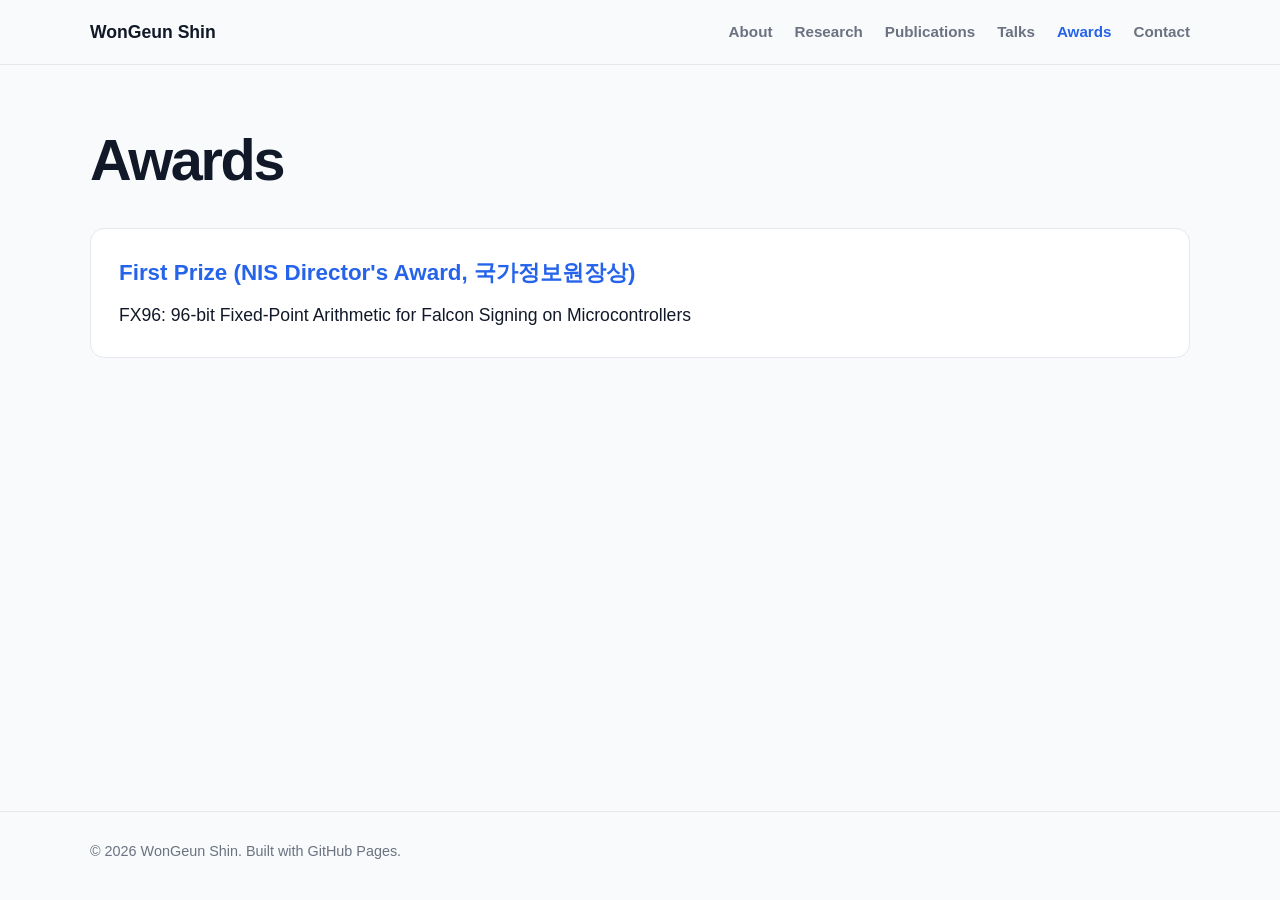
==== awards.html @ 9e65fde0 "Add Awards page featuring FX96 NIS Director's Award" ====
<!DOCTYPE html>
<html lang="en">
<head>
  <meta charset="UTF-8" />
  <link rel="icon" type="image/png" sizes="96x96" href="/favicon.png" />
  <meta name="viewport" content="width=device-width, initial-scale=1.0" />
  <title>Awards | WonGeun Shin</title>
  <meta name="description" content="Awards received by WonGeun Shin, including the NIS Director’s Award for FX96." />
  <link rel="canonical" href="https://persshins.github.io/awards.html" />
  <style>
    :root { --bg: #f8fafc; --card: #fff; --text: #111827; --muted: #6b7280; --line: #e5e7eb; --primary: #2563eb; }
    * { box-sizing: border-box; margin: 0; padding: 0; }
    html { scroll-behavior: smooth; }
    body { font-family: -apple-system, BlinkMacSystemFont, "Segoe UI", Roboto, Helvetica, Arial, sans-serif; background: var(--bg); color: var(--text); line-height: 1.6; }
    a { color: var(--primary); text-decoration: none; }
    a:hover { text-decoration: underline; }
    .container { width: min(1100px, 92%); margin: 0 auto; }
    header { position: sticky; top: 0; z-index: 50; background: rgba(248,250,252,.95); backdrop-filter: blur(14px); border-bottom: 1px solid var(--line); }
    nav { display: flex; justify-content: space-between; align-items: center; padding: 18px 0; }
    .logo { color: var(--text); font-weight: 800; font-size: 1.1rem; }
    .nav-links { display: flex; gap: 22px; font-size: .95rem; }
    .nav-links a { color: var(--muted); font-weight: 600; }
    .nav-links a:hover, .nav-links a[aria-current="page"] { color: var(--primary); }
    main { min-height: calc(100vh - 154px); padding: 64px 0; }
    h1 { font-size: clamp(2.2rem, 5vw, 3.6rem); line-height: 1.1; letter-spacing: -.04em; margin-bottom: 16px; }
    .award { background: var(--card); border: 1px solid var(--line); border-radius: 14px; padding: 28px; margin-top: 36px; }
    .award h2 { color: var(--primary); font-size: 1.4rem; line-height: 1.4; margin-bottom: 12px; overflow-wrap: anywhere; }
    .award p { font-size: 1.1rem; overflow-wrap: anywhere; }
    footer { border-top: 1px solid var(--line); padding: 28px 0; color: var(--muted); font-size: .9rem; }
    @media (max-width: 850px) { main { padding: 40px 0; } .award { padding: 22px; } }
  </style>
  <link rel="stylesheet" href="site.css" />
</head>
<body>
  <a class="skip-link" href="#main-content">Skip to content</a>
  <header>
    <div class="container">
      <nav aria-label="Main navigation">
        <a class="logo" href="index.html">WonGeun Shin</a>
        <div class="nav-links">
          <a href="index.html#about">About</a>
          <a href="index.html#research">Research</a>
          <a href="publications.html">Publications</a>
          <a href="talks.html">Talks</a>
          <a href="awards.html" aria-current="page">Awards</a>
          <a href="index.html#contact">Contact</a>
        </div>
      </nav>
    </div>
  </header>
  <main class="container" id="main-content">
    <h1>Awards</h1>
    <article class="award" id="fx96">
      <h2>First Prize (NIS Director's Award, <span lang="ko">국가정보원장상</span>)</h2>
      <p>FX96: 96-bit Fixed-Point Arithmetic for Falcon Signing on Microcontrollers</p>
    </article>
  </main>
  <footer><div class="container">© <span id="year"></span> WonGeun Shin. Built with GitHub Pages.</div></footer>
  <script>document.getElementById("year").textContent = new Date().getFullYear();</script>
</body>
</html>
---- site.css ----
/* Shared navigation, readability, and accessibility. */
.scholar-icon { width: 24px; height: 24px; flex: 0 0 auto; margin-right: 7px; }
section, article[id] { scroll-margin-top: 120px; }
a:focus-visible, button:focus-visible { outline: 3px solid #2563eb; outline-offset: 4px; }
.skip-link { position: absolute; left: 12px; top: -100px; background: white; padding: 10px 16px; z-index: 100; }
.skip-link:focus { top: 8px; }
.research-heading { font-size: 1.3rem; font-weight: 650; margin-bottom: 18px; }
.research-summary { margin-top: 12px; color: var(--muted); }
.hero { padding: 56px 0 36px; }
section { padding: 36px 0; }
.card, .publication { border-radius: 14px; box-shadow: none; }
.publication:hover { transform: none; box-shadow: none; }
.publication-details[hidden] { display: none; }
.publication.open .publication-details { max-height: none; }
.publication-content, .hero > div { min-width: 0; }
.publication-title, .bibtex-box { overflow-wrap: anywhere; }
.details-toggle, button { cursor: pointer; }
@media (max-width: 850px) {
  nav { flex-wrap: wrap; gap: 10px; padding: 12px 0; }
  .nav-links { display: flex; flex-wrap: wrap; gap: 8px 16px; font-size: 0.9rem; }
  .nav-links a { padding: 4px 0; }
  .hero { gap: 24px; }
  .publication-details { min-width: 0; }
  .detail-panel { min-width: 0; }
}
@media (prefers-reduced-motion: reduce) {
  html { scroll-behavior: auto; }
  *, *::before, *::after { transition: none !important; }
}
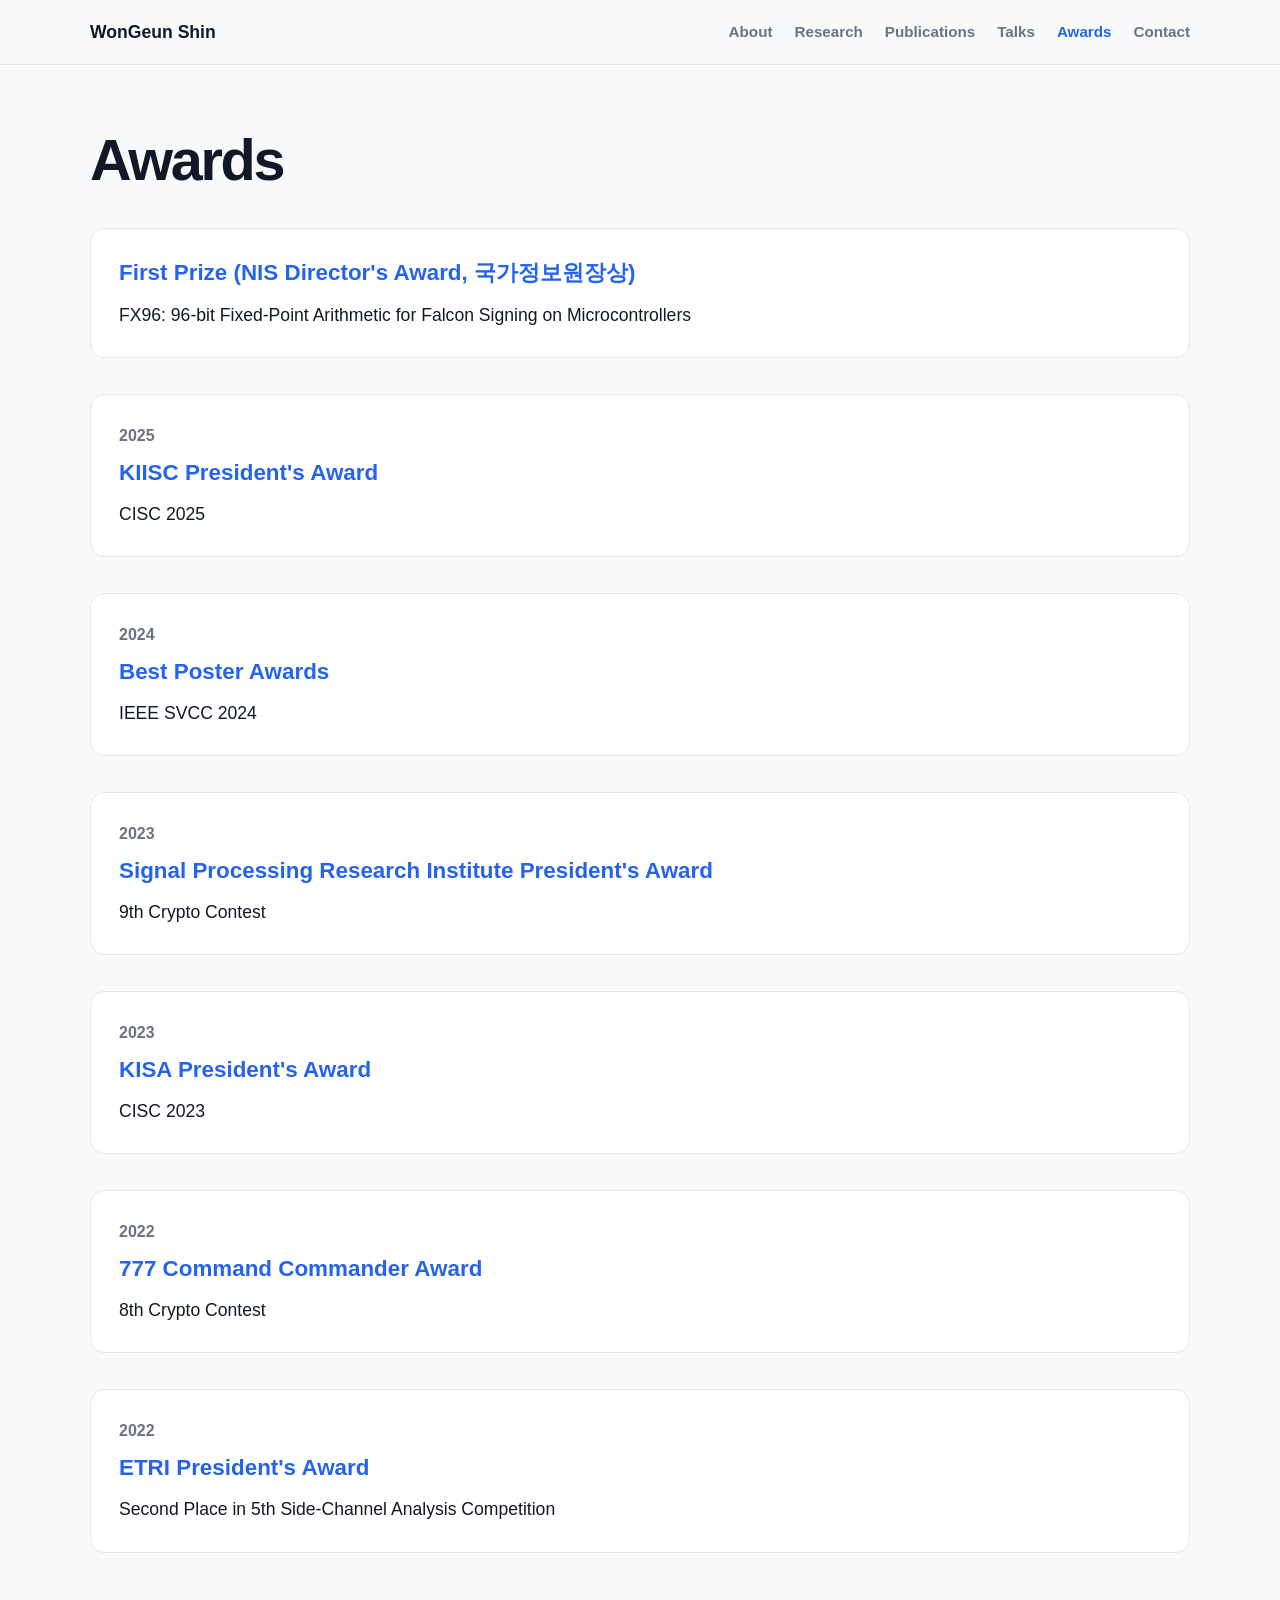
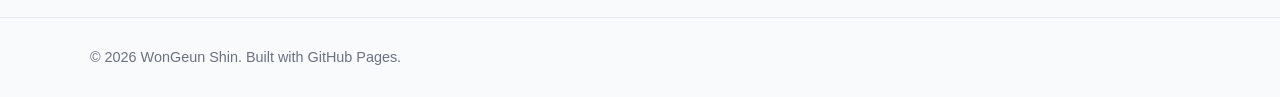
==== commit 900b9a4e: "Add six honors and awards from academic CV" ====
--- a/awards.html
+++ b/awards.html
@@ -25,6 +25,7 @@
     h1 { font-size: clamp(2.2rem, 5vw, 3.6rem); line-height: 1.1; letter-spacing: -.04em; margin-bottom: 16px; }
     .award { background: var(--card); border: 1px solid var(--line); border-radius: 14px; padding: 28px; margin-top: 36px; }
     .award h2 { color: var(--primary); font-size: 1.4rem; line-height: 1.4; margin-bottom: 12px; overflow-wrap: anywhere; }
+    .award time { display: block; color: var(--muted); font-weight: 600; margin-bottom: 8px; }
     .award p { font-size: 1.1rem; overflow-wrap: anywhere; }
     footer { border-top: 1px solid var(--line); padding: 28px 0; color: var(--muted); font-size: .9rem; }
     @media (max-width: 850px) { main { padding: 40px 0; } .award { padding: 22px; } }
@@ -54,6 +55,36 @@
       <h2>First Prize (NIS Director's Award, <span lang="ko">국가정보원장상</span>)</h2>
       <p>FX96: 96-bit Fixed-Point Arithmetic for Falcon Signing on Microcontrollers</p>
     </article>
+    <article class="award" id="kiisc-2025">
+      <time datetime="2025">2025</time>
+      <h2>KIISC President's Award</h2>
+      <p>CISC 2025</p>
+    </article>
+    <article class="award" id="svcc-2024">
+      <time datetime="2024">2024</time>
+      <h2>Best Poster Awards</h2>
+      <p>IEEE SVCC 2024</p>
+    </article>
+    <article class="award" id="crypto-contest-2023">
+      <time datetime="2023">2023</time>
+      <h2>Signal Processing Research Institute President's Award</h2>
+      <p>9th Crypto Contest</p>
+    </article>
+    <article class="award" id="kisa-2023">
+      <time datetime="2023">2023</time>
+      <h2>KISA President's Award</h2>
+      <p>CISC 2023</p>
+    </article>
+    <article class="award" id="crypto-contest-2022">
+      <time datetime="2022">2022</time>
+      <h2>777 Command Commander Award</h2>
+      <p>8th Crypto Contest</p>
+    </article>
+    <article class="award" id="side-channel-2022">
+      <time datetime="2022">2022</time>
+      <h2>ETRI President's Award</h2>
+      <p>Second Place in 5th Side-Channel Analysis Competition</p>
+    </article>
   </main>
   <footer><div class="container">© <span id="year"></span> WonGeun Shin. Built with GitHub Pages.</div></footer>
   <script>document.getElementById("year").textContent = new Date().getFullYear();</script>
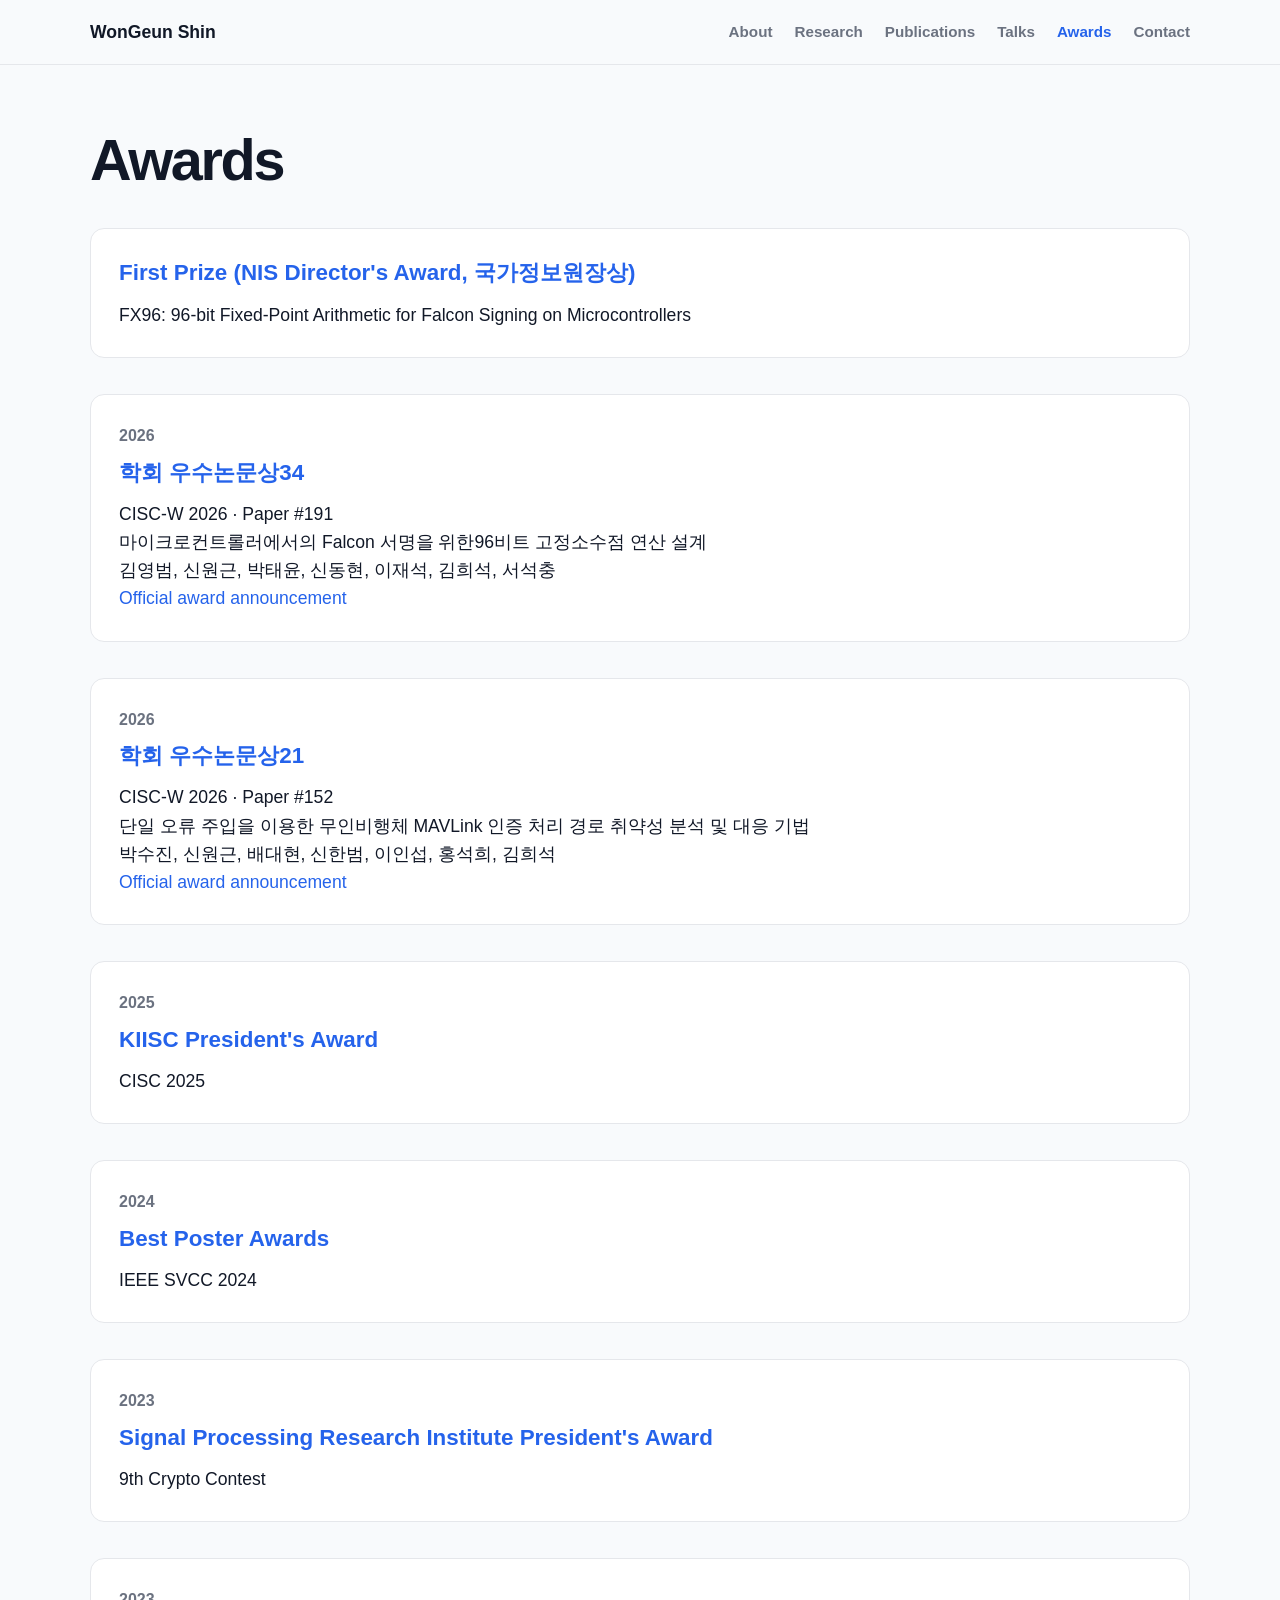
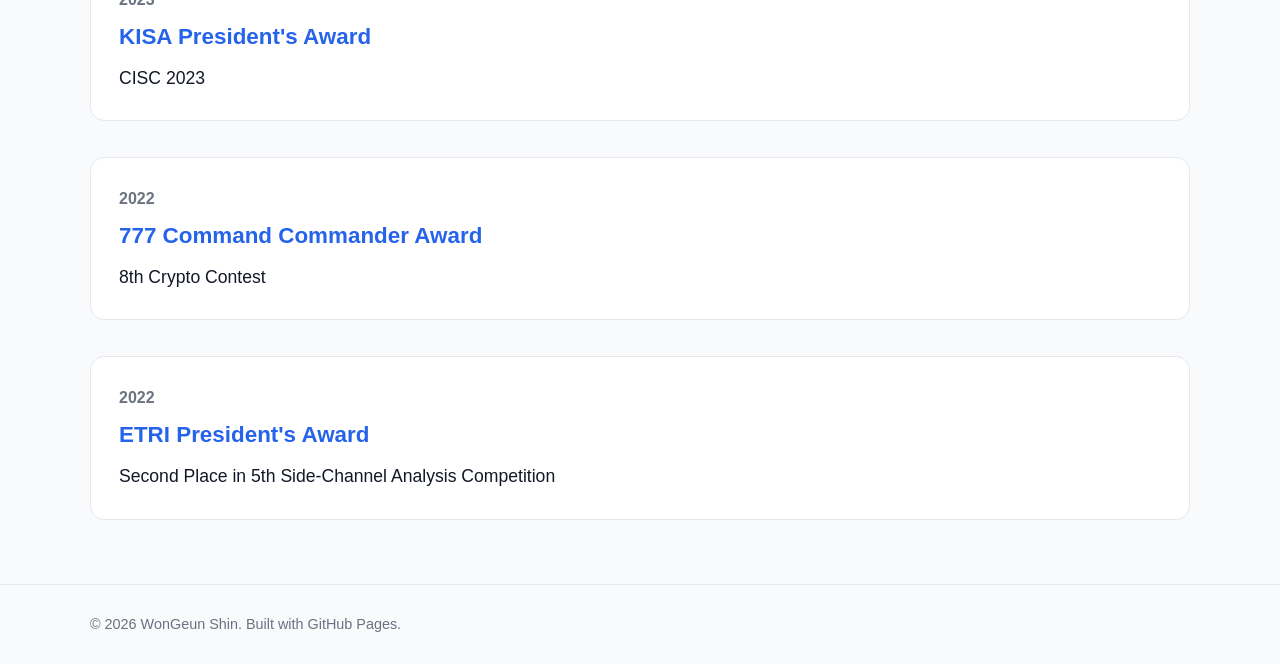
==== commit 0a637d02: "Add two CISC-W 2026 outstanding paper awards" ====
--- a/awards.html
+++ b/awards.html
@@ -55,6 +55,22 @@
       <h2>First Prize (NIS Director's Award, <span lang="ko">국가정보원장상</span>)</h2>
       <p>FX96: 96-bit Fixed-Point Arithmetic for Falcon Signing on Microcontrollers</p>
     </article>
+    <article class="award" id="cisc-w-2026-191">
+      <time datetime="2026">2026</time>
+      <h2 lang="ko">학회 우수논문상34</h2>
+      <p>CISC-W 2026 · Paper #191</p>
+      <p lang="ko">마이크로컨트롤러에서의 Falcon 서명을 위한96비트 고정소수점 연산 설계</p>
+      <p lang="ko">김영범, 신원근, 박태윤, 신동현, 이재석, 김희석, 서석충</p>
+      <p><a href="https://www.cisc.or.kr/bestPaper" target="_blank" rel="noopener">Official award announcement</a></p>
+    </article>
+    <article class="award" id="cisc-w-2026-152">
+      <time datetime="2026">2026</time>
+      <h2 lang="ko">학회 우수논문상21</h2>
+      <p>CISC-W 2026 · Paper #152</p>
+      <p lang="ko">단일 오류 주입을 이용한 무인비행체 MAVLink 인증 처리 경로 취약성 분석 및 대응 기법</p>
+      <p lang="ko">박수진, 신원근, 배대현, 신한범, 이인섭, 홍석희, 김희석</p>
+      <p><a href="https://www.cisc.or.kr/bestPaper" target="_blank" rel="noopener">Official award announcement</a></p>
+    </article>
     <article class="award" id="kiisc-2025">
       <time datetime="2025">2025</time>
       <h2>KIISC President's Award</h2>
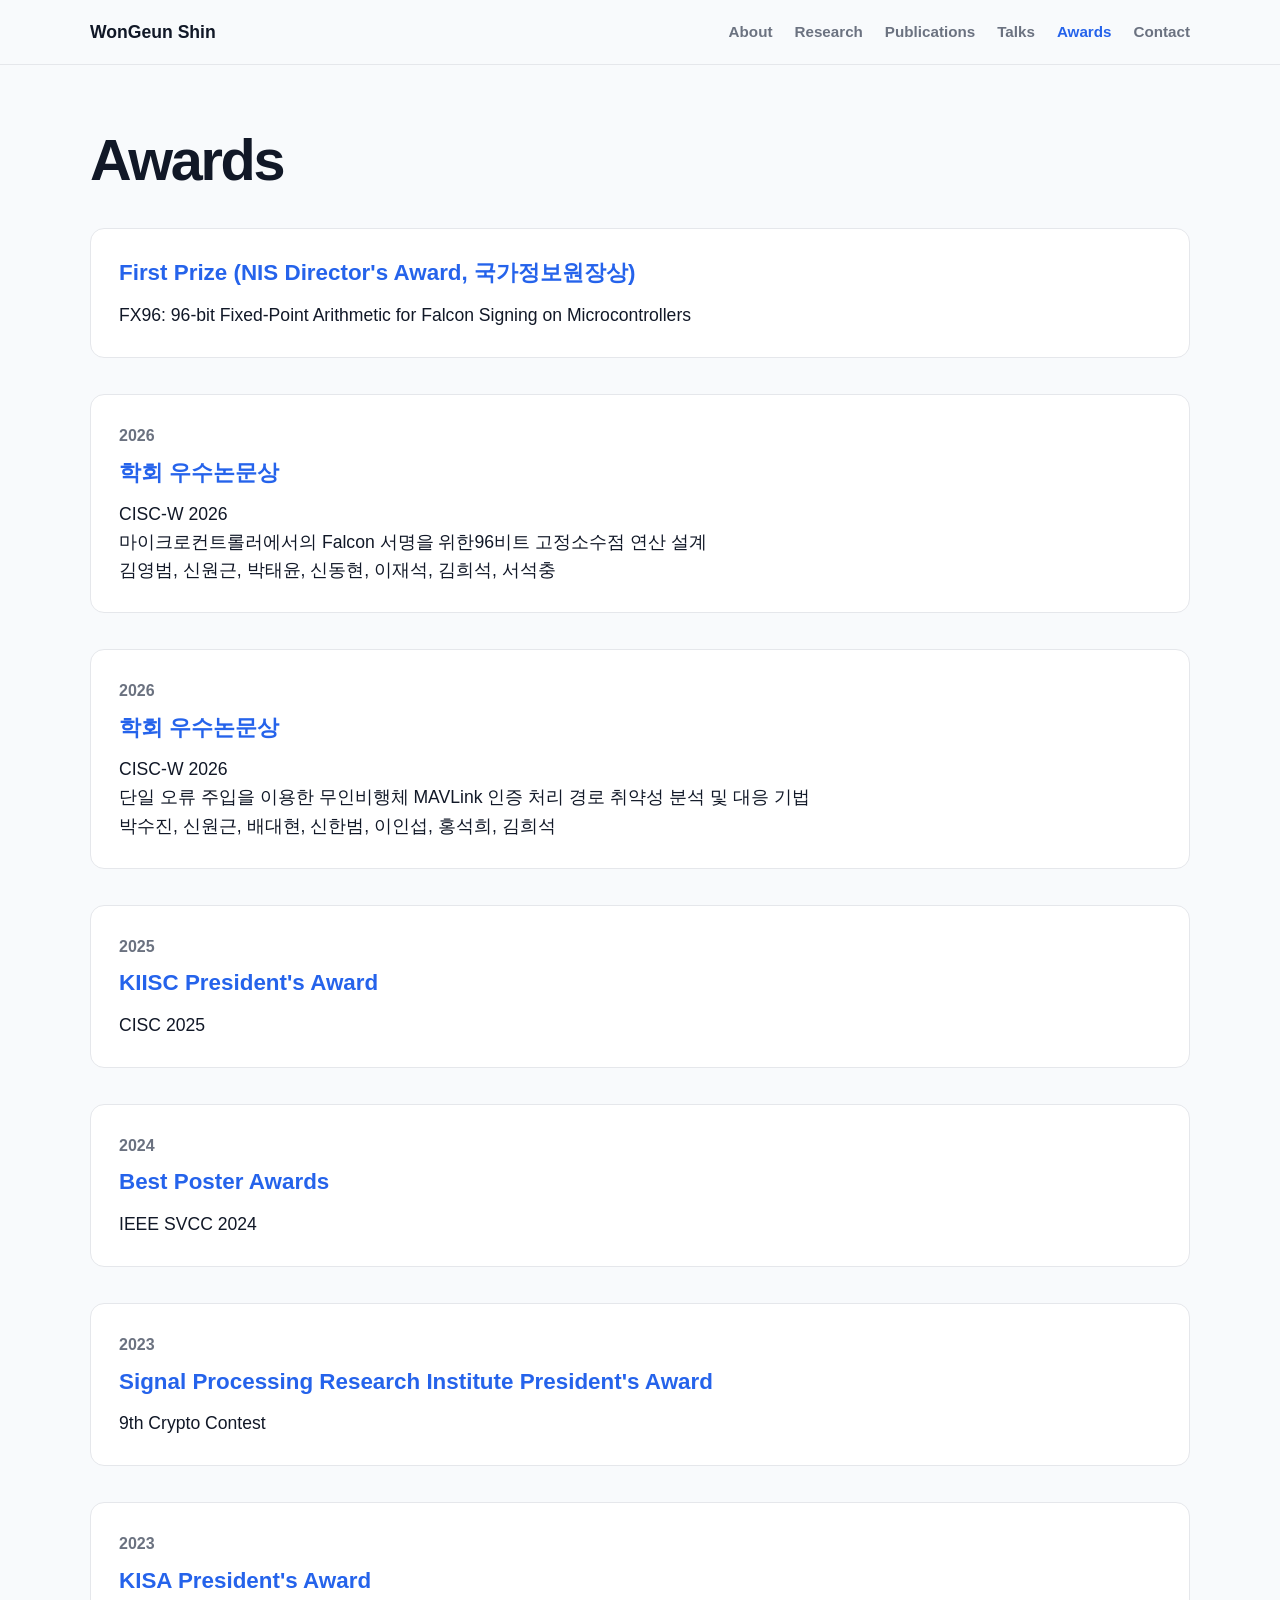
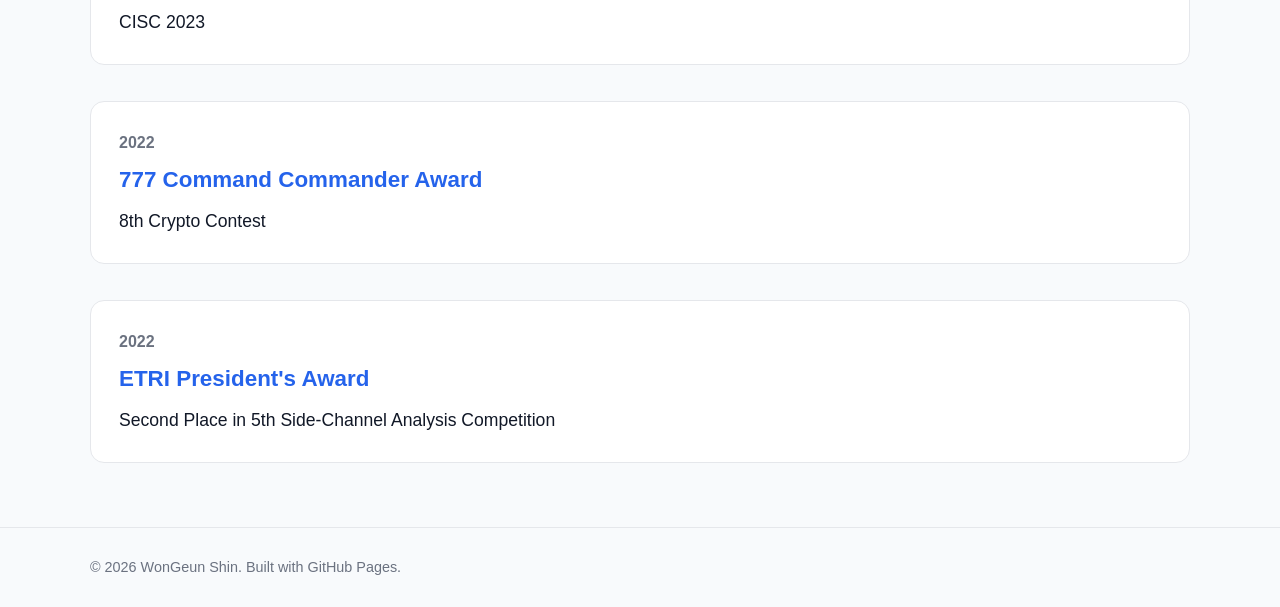
==== commit 1788b6ed: "Simplify CISC-W award labels and remove announcement links" ====
--- a/awards.html
+++ b/awards.html
@@ -57,19 +57,17 @@
     </article>
     <article class="award" id="cisc-w-2026-191">
       <time datetime="2026">2026</time>
-      <h2 lang="ko">학회 우수논문상34</h2>
-      <p>CISC-W 2026 · Paper #191</p>
+      <h2 lang="ko">학회 우수논문상</h2>
+      <p>CISC-W 2026</p>
       <p lang="ko">마이크로컨트롤러에서의 Falcon 서명을 위한96비트 고정소수점 연산 설계</p>
       <p lang="ko">김영범, 신원근, 박태윤, 신동현, 이재석, 김희석, 서석충</p>
-      <p><a href="https://www.cisc.or.kr/bestPaper" target="_blank" rel="noopener">Official award announcement</a></p>
     </article>
     <article class="award" id="cisc-w-2026-152">
       <time datetime="2026">2026</time>
-      <h2 lang="ko">학회 우수논문상21</h2>
-      <p>CISC-W 2026 · Paper #152</p>
+      <h2 lang="ko">학회 우수논문상</h2>
+      <p>CISC-W 2026</p>
       <p lang="ko">단일 오류 주입을 이용한 무인비행체 MAVLink 인증 처리 경로 취약성 분석 및 대응 기법</p>
       <p lang="ko">박수진, 신원근, 배대현, 신한범, 이인섭, 홍석희, 김희석</p>
-      <p><a href="https://www.cisc.or.kr/bestPaper" target="_blank" rel="noopener">Official award announcement</a></p>
     </article>
     <article class="award" id="kiisc-2025">
       <time datetime="2025">2025</time>
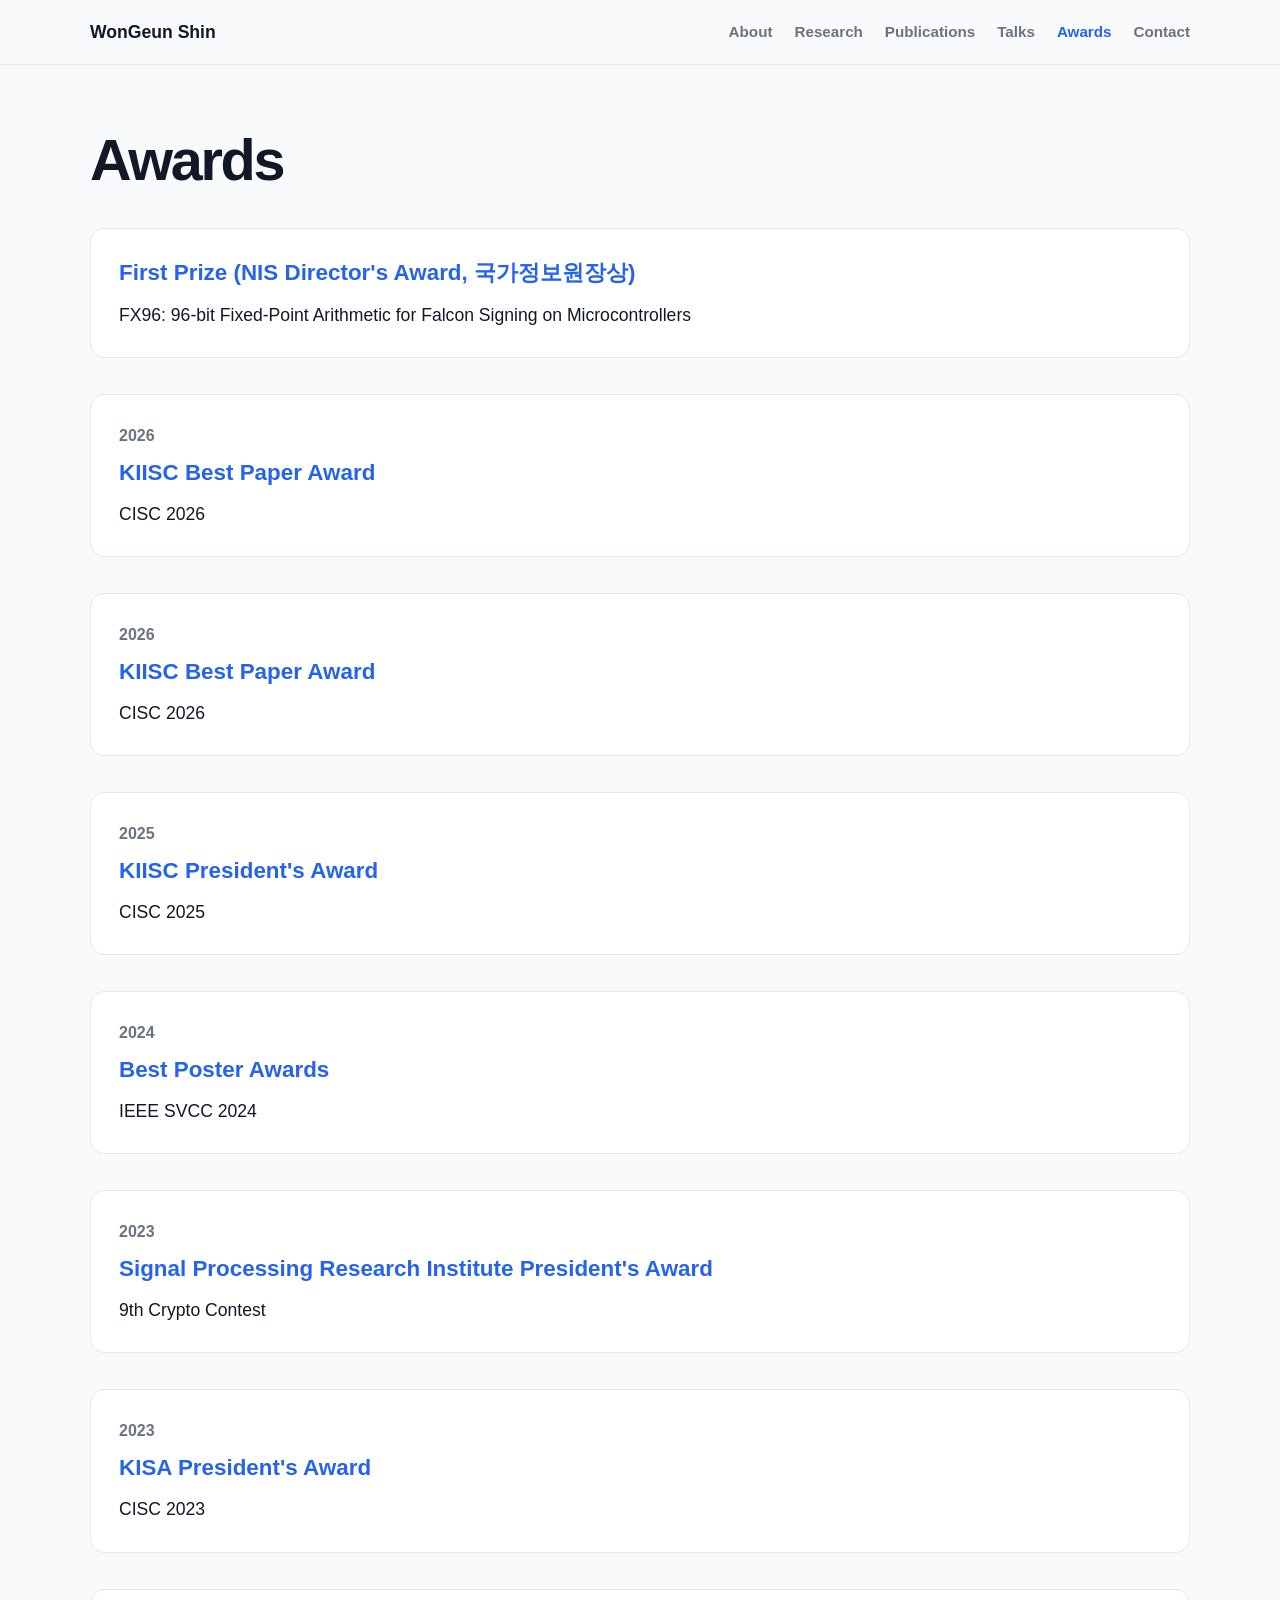
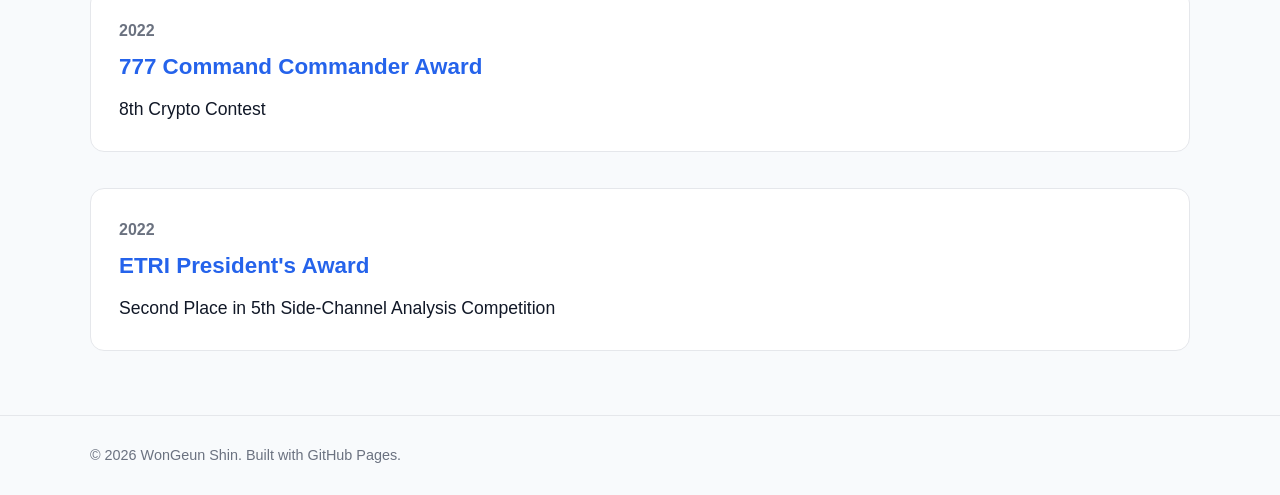
==== commit 29a2824b: "Match CISC 2026 awards to existing award format" ====
--- a/awards.html
+++ b/awards.html
@@ -55,19 +55,15 @@
       <h2>First Prize (NIS Director's Award, <span lang="ko">국가정보원장상</span>)</h2>
       <p>FX96: 96-bit Fixed-Point Arithmetic for Falcon Signing on Microcontrollers</p>
     </article>
-    <article class="award" id="cisc-w-2026-191">
+    <article class="award" id="kiisc-best-paper-2026-falcon">
       <time datetime="2026">2026</time>
-      <h2 lang="ko">학회 우수논문상</h2>
-      <p>CISC-W 2026</p>
-      <p lang="ko">마이크로컨트롤러에서의 Falcon 서명을 위한96비트 고정소수점 연산 설계</p>
-      <p lang="ko">김영범, 신원근, 박태윤, 신동현, 이재석, 김희석, 서석충</p>
+      <h2>KIISC Best Paper Award</h2>
+      <p>CISC 2026</p>
     </article>
-    <article class="award" id="cisc-w-2026-152">
+    <article class="award" id="kiisc-best-paper-2026-mavlink">
       <time datetime="2026">2026</time>
-      <h2 lang="ko">학회 우수논문상</h2>
-      <p>CISC-W 2026</p>
-      <p lang="ko">단일 오류 주입을 이용한 무인비행체 MAVLink 인증 처리 경로 취약성 분석 및 대응 기법</p>
-      <p lang="ko">박수진, 신원근, 배대현, 신한범, 이인섭, 홍석희, 김희석</p>
+      <h2>KIISC Best Paper Award</h2>
+      <p>CISC 2026</p>
     </article>
     <article class="award" id="kiisc-2025">
       <time datetime="2025">2025</time>
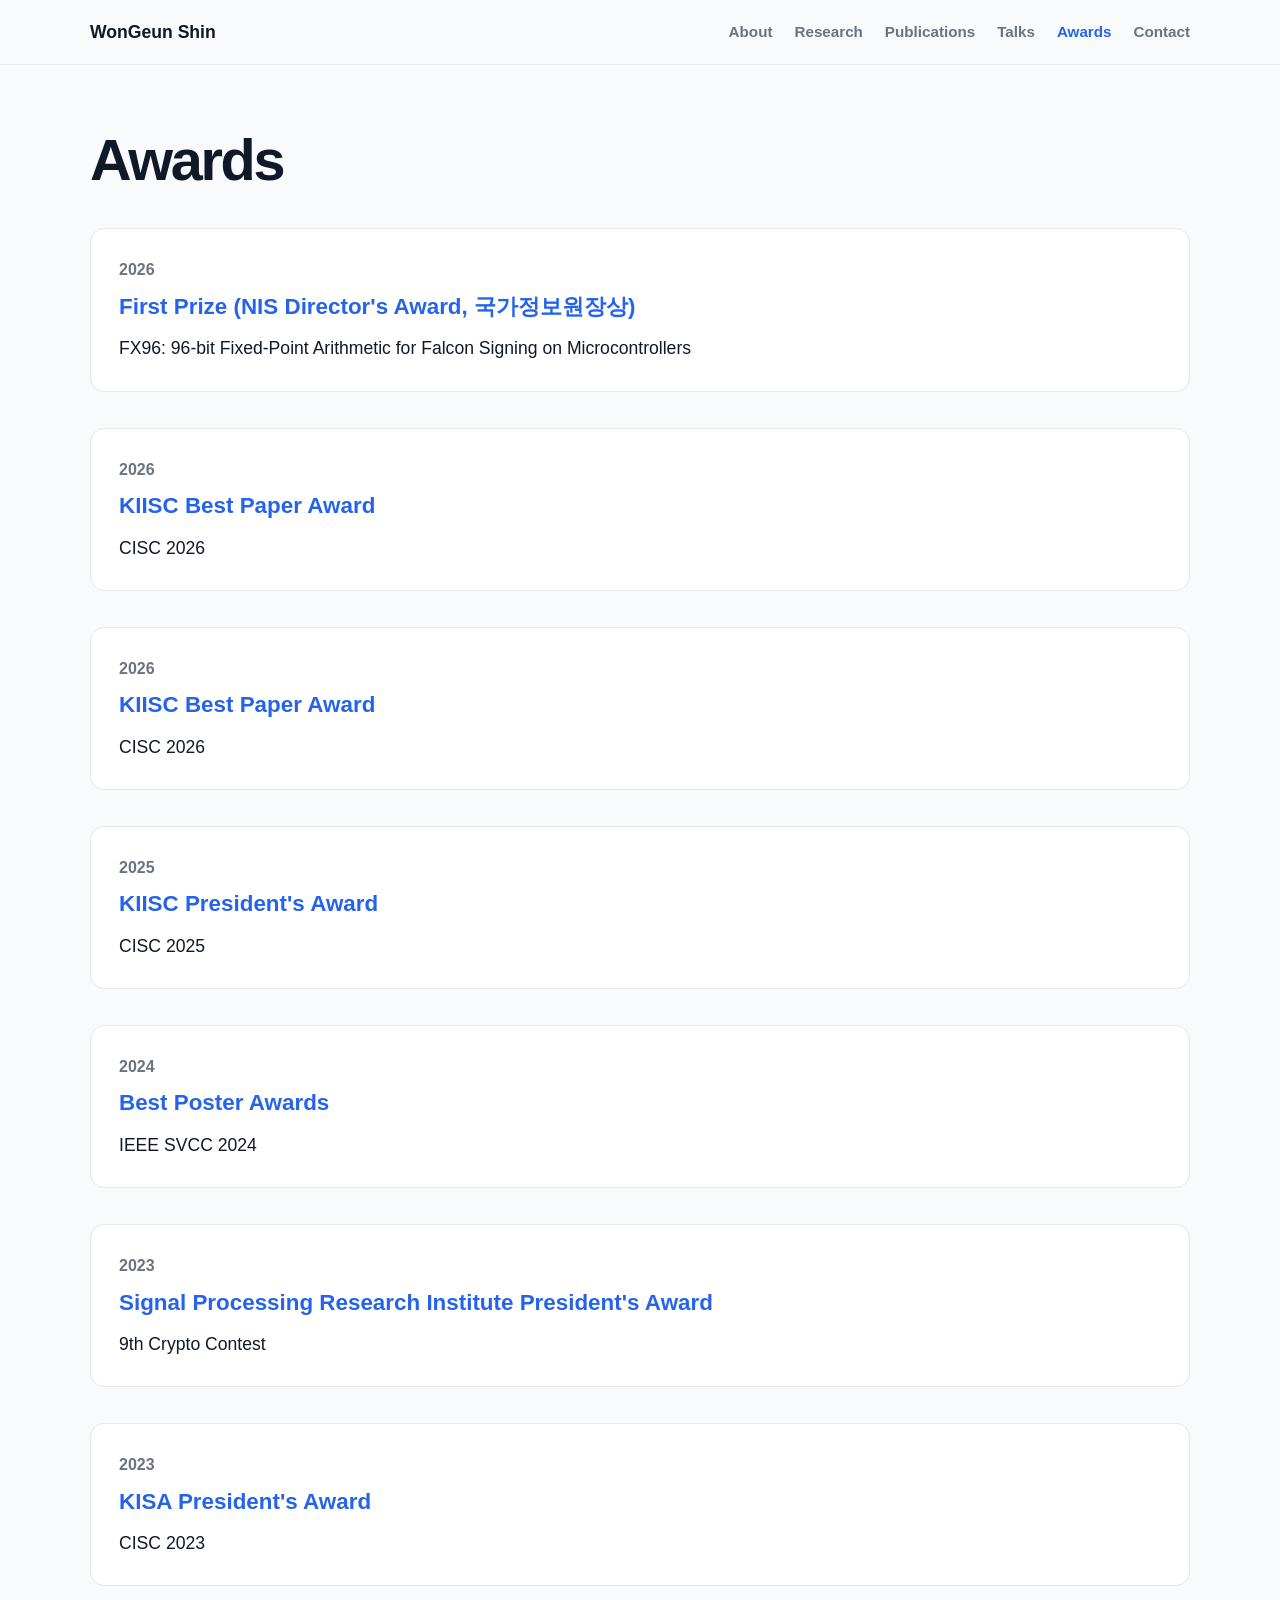
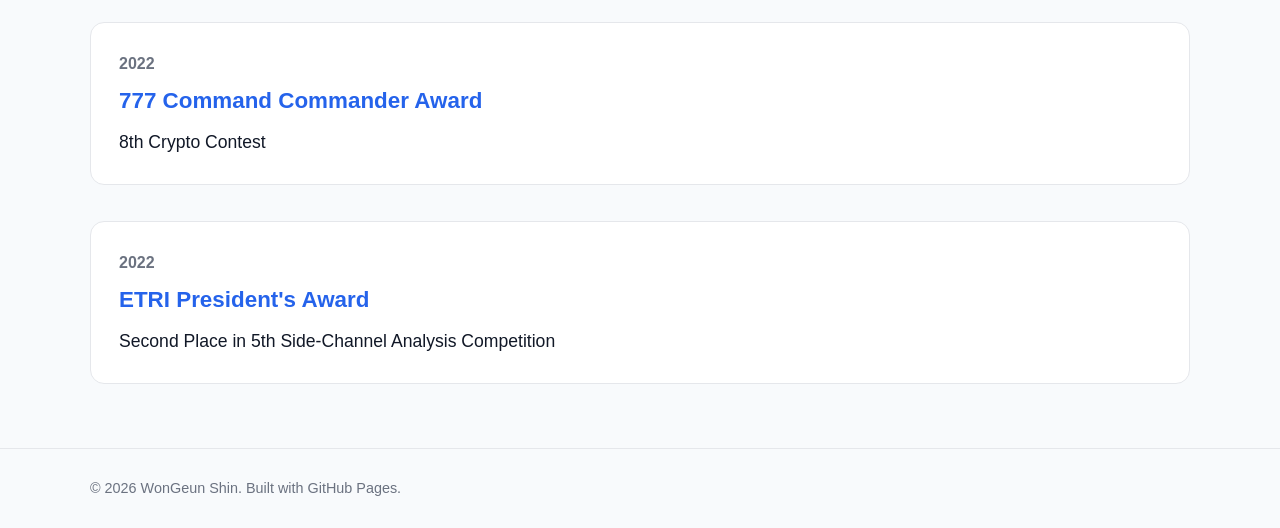
==== commit 51668b51: "Add 2026 year to FX96 award" ====
--- a/awards.html
+++ b/awards.html
@@ -52,6 +52,7 @@
   <main class="container" id="main-content">
     <h1>Awards</h1>
     <article class="award" id="fx96">
+      <time datetime="2026">2026</time>
       <h2>First Prize (NIS Director's Award, <span lang="ko">국가정보원장상</span>)</h2>
       <p>FX96: 96-bit Fixed-Point Arithmetic for Falcon Signing on Microcontrollers</p>
     </article>
